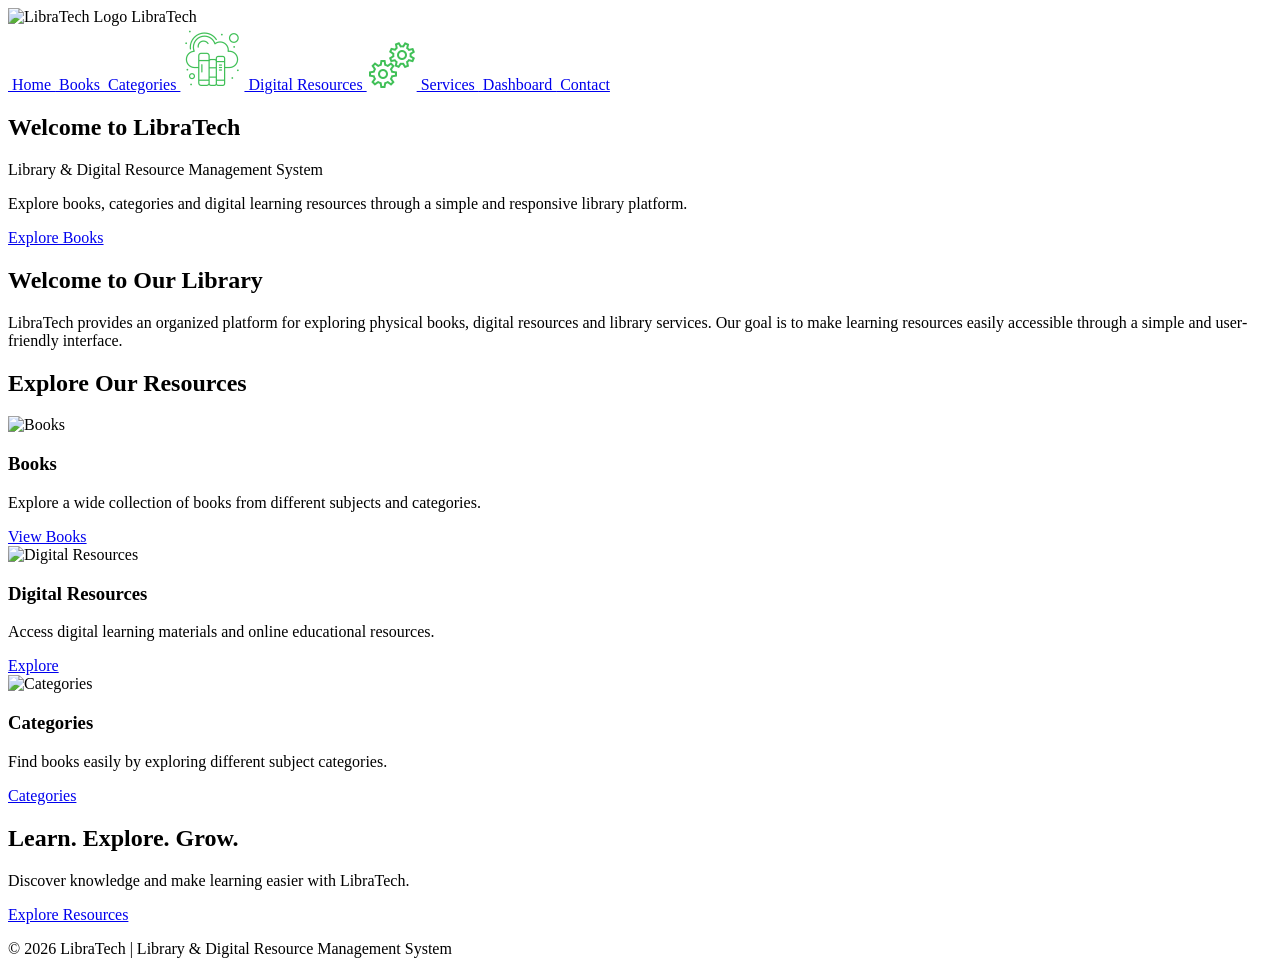
==== index.html @ ef2060b4 "[Pratishtha]add:submit the work of digital resource page, Serivce page and images" ====
<!DOCTYPE html>
<html lang="en">
<head>
    <meta charset="UTF-8">
    <meta name="viewport" content="width=device-width, initial-scale=1.0">
    <title>LibraTech - Home</title>

    <link rel="stylesheet" href="css/style.css">
    <link rel="stylesheet" href="css/navbar.css">
    <link rel="stylesheet" href="css/responsive.css">
</head>

<body>

<header class="navbar">

    <div class="logo">
        <img src="images/logo.png" alt="LibraTech Logo">
        <span>LibraTech</span>
    </div>

    <nav>
        <a href="index.html">
            <img src="assets/icons/home.png" alt=""> Home
        </a>

        <a href="pages/books.html">
            <img src="assets/icons/book.png" alt=""> Books
        </a>

        <a href="pages/categories.html">
            <img src="assets/icons/category.png" alt=""> Categories
        </a>

        <a href="pages/digital-resources.html">
            <img src="assets/icons/digital.png" alt=""> Digital Resources
        </a>

        <a href="pages/services.html">
            <img src="assets/icons/service.png" alt=""> Services
        </a>

        <a href="pages/dashboard.html">
            <img src="assets/icons/user.png" alt=""> Dashboard
        </a>

        <a href="pages/contact.html">
            <img src="assets/icons/contact.png" alt=""> Contact
        </a>
    </nav>

</header>

<section class="hero">

    <div class="hero-content">

        <h1>Welcome to LibraTech</h1>

        <p>
            Library & Digital Resource Management System
        </p>

        <p class="hero-text">
            Explore books, categories and digital learning resources
            through a simple and responsive library platform.
        </p>

        <a href="pages/books.html" class="btn">
            Explore Books
        </a>

    </div>

</section>

<section class="welcome">

    <h2>Welcome to Our Library</h2>

    <p>
        LibraTech provides an organized platform for exploring
        physical books, digital resources and library services.
        Our goal is to make learning resources easily accessible
        through a simple and user-friendly interface.
    </p>

</section>

<section class="features">

    <h2>Explore Our Resources</h2>

    <div class="feature-container">

        <div class="feature-card">
            <img src="images/books/book1.jpg" alt="Books">
            <h3>Books</h3>
            <p>
                Explore a wide collection of books from different
                subjects and categories.
            </p>
            <a href="pages/books.html" class="btn">View Books</a>
        </div>

        <div class="feature-card">
            <img src="images/banners/digital-library.jpg" alt="Digital Resources">
            <h3>Digital Resources</h3>
            <p>
                Access digital learning materials and online
                educational resources.
            </p>
            <a href="pages/digital-resources.html" class="btn">
                Explore
            </a>
        </div>

        <div class="feature-card">
            <img src="images/books/book3.jpg" alt="Categories">
            <h3>Categories</h3>
            <p>
                Find books easily by exploring different
                subject categories.
            </p>
            <a href="pages/categories.html" class="btn">
                Categories
            </a>
        </div>

    </div>

</section>

<section class="library-banner">

    <div>
        <h2>Learn. Explore. Grow.</h2>

        <p>
            Discover knowledge and make learning easier with LibraTech.
        </p>

        <a href="pages/digital-resources.html" class="btn">
            Explore Resources
        </a>
    </div>

</section>

<footer>

    <p>
        © 2026 LibraTech | Library & Digital Resource Management System
    </p>

</footer>

</body>
</html>
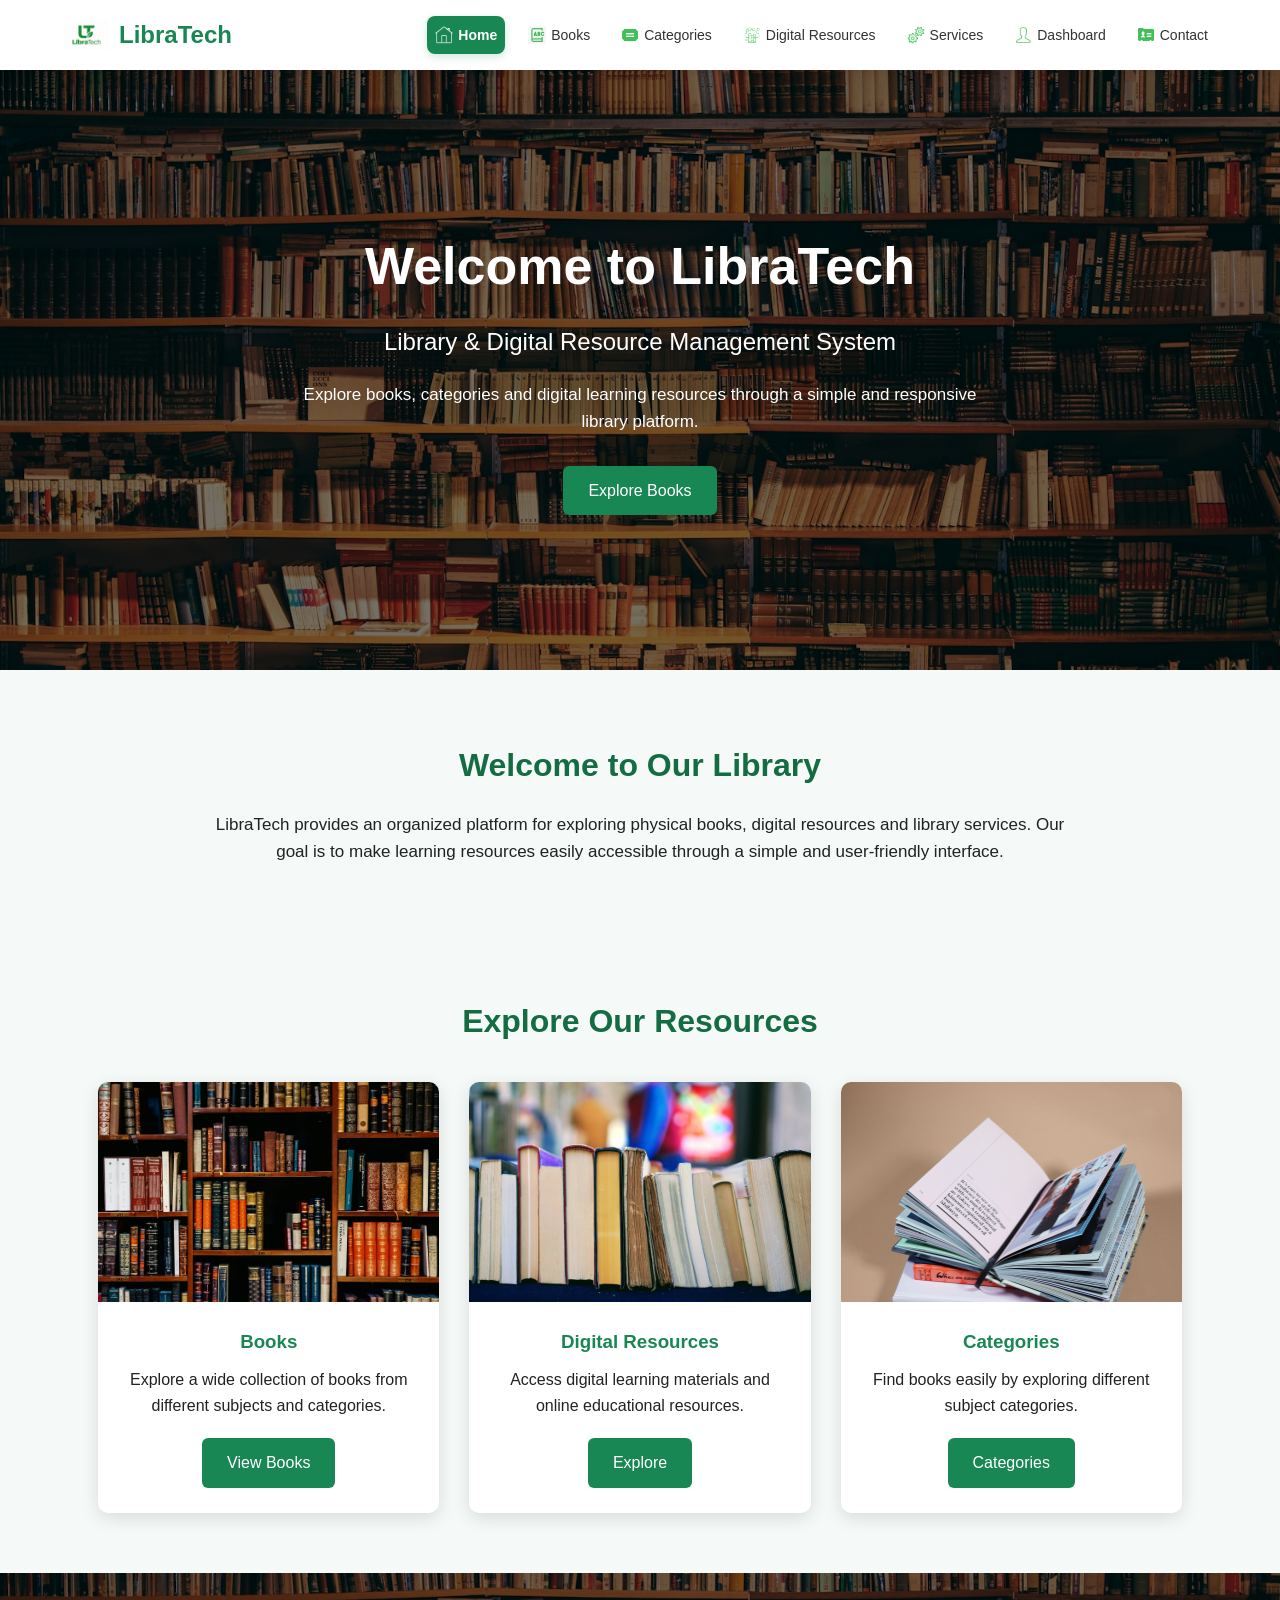
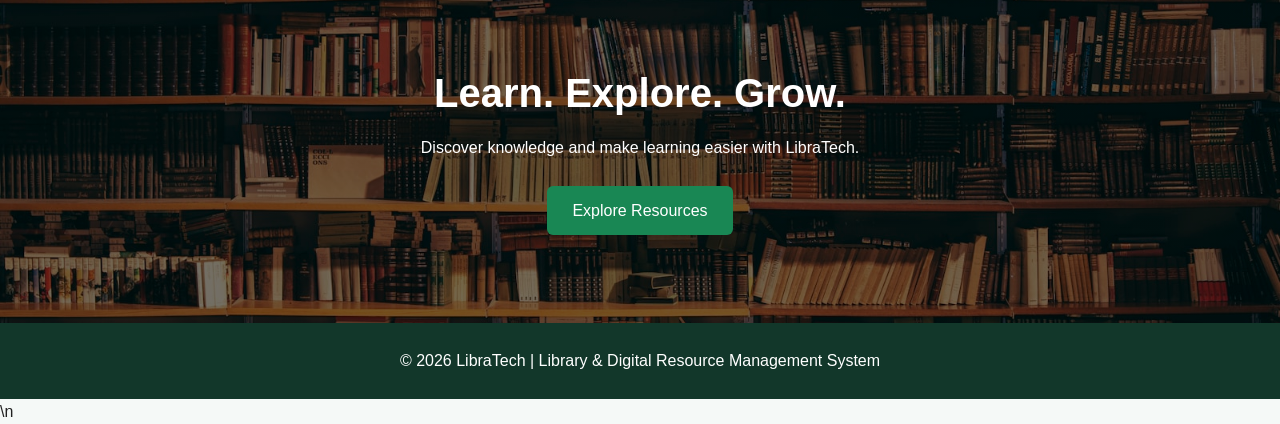
==== commit 3762ed70: "[Purva Saraswat]Add:navbar.css ,stlye.css and index.html" ====
--- a/index.html
+++ b/index.html
@@ -154,6 +154,8 @@
     </p>
 
 </footer>
+<script src="js/index.js" defer></script>
 
-</body>
+    <script src="js/navbar.js" defer></script>\n</body>
+
 </html>
--- a/css/style.css
+++ b/css/style.css
@@ -0,0 +1,169 @@
+* {
+    margin: 0;
+    padding: 0;
+    box-sizing: border-box;
+}
+
+body {
+    font-family: Arial, sans-serif;
+    line-height: 1.6;
+    background: #f5f9f7;
+    color: #222;
+}
+
+.hero {
+    min-height: 600px;
+    background-image:
+        linear-gradient(
+            rgba(0, 0, 0, 0.55),
+            rgba(0, 0, 0, 0.55)
+        ),
+        url("../images/banners/library-banner.jpg");
+
+    background-size: cover;
+    background-position: center;
+
+    display: flex;
+    justify-content: center;
+    align-items: center;
+
+    text-align: center;
+    color: white;
+}
+
+.hero-content {
+    max-width: 750px;
+    padding: 30px;
+}
+
+.hero h1 {
+    font-size: 52px;
+    margin-bottom: 15px;
+}
+
+.hero p {
+    font-size: 24px;
+}
+
+.hero .hero-text {
+    font-size: 17px;
+    margin: 20px 0 30px;
+}
+
+.btn {
+    display: inline-block;
+    padding: 12px 25px;
+    background: #198754;
+    color: white;
+    text-decoration: none;
+    border-radius: 6px;
+    transition: 0.3s;
+}
+
+.btn:hover {
+    background: #146c43;
+    transform: translateY(-2px);
+}
+
+.welcome {
+    text-align: center;
+    max-width: 900px;
+    margin: auto;
+    padding: 70px 20px;
+}
+
+.welcome h2,
+.features h2 {
+    color: #146c43;
+    margin-bottom: 20px;
+    font-size: 32px;
+}
+
+.welcome p {
+    font-size: 17px;
+}
+
+.features {
+    padding: 60px 7%;
+    text-align: center;
+}
+
+.feature-container {
+    display: flex;
+    gap: 30px;
+    justify-content: center;
+    margin-top: 35px;
+}
+
+.feature-card {
+    width: 31%;
+    background: white;
+    border-radius: 10px;
+    overflow: hidden;
+    box-shadow: 0 5px 18px rgba(0,0,0,0.12);
+    padding-bottom: 25px;
+    transition: 0.3s;
+}
+
+.feature-card:hover {
+    transform: translateY(-8px);
+}
+
+.feature-card img {
+    width: 100%;
+    height: 220px;
+    object-fit: cover;
+}
+
+.feature-card h3 {
+    color: #198754;
+    margin: 18px 0 10px;
+}
+
+.feature-card p {
+    padding: 0 20px;
+    margin-bottom: 20px;
+}
+
+.library-banner {
+    min-height: 350px;
+
+    background-image:
+        linear-gradient(
+            rgba(0, 0, 0, 0.55),
+            rgba(0, 0, 0, 0.55)
+        ),
+        url("../images/banners/library-banner.jpg");
+
+    background-size: cover;
+    background-position: center;
+
+    display: flex;
+    align-items: center;
+    justify-content: center;
+
+    text-align: center;
+    color: white;
+}
+
+.library-banner h2 {
+    font-size: 40px;
+    margin-bottom: 10px;
+}
+
+.library-banner p {
+    margin-bottom: 25px;
+}
+
+footer {
+    background: #12372a;
+    color: white;
+    text-align: center;
+    padding: 25px;
+}
+.section-highlighted {
+    background-color: #f0f8f1;
+    border-left: 4px solid #2e7d32;
+    padding: 15px;
+    border-radius: 8px;
+}
--- a/css/navbar.css
+++ b/css/navbar.css
@@ -0,0 +1,90 @@
+.navbar {
+    min-height: 70px;
+    background: white;
+    display: flex;
+    align-items: center;
+    justify-content: space-between;
+    padding: 10px 5%;
+    box-shadow: 0 2px 10px rgba(0,0,0,0.1);
+}
+
+.logo {
+    display: flex;
+    align-items: center;
+    gap: 10px;
+}
+
+.logo img {
+    width: 45px;
+    height: 45px;
+    object-fit: contain;
+}
+
+.logo span {
+    font-size: 24px;
+    font-weight: bold;
+    color: #198754;
+}
+
+.navbar nav {
+    display: flex;
+    align-items: center;
+    gap: 15px;
+}
+
+.navbar nav a {
+    display: flex;
+    align-items: center;
+    gap: 5px;
+    text-decoration: none;
+    color: #333;
+    font-size: 14px;
+    padding: 8px;
+    transition: 0.3s;
+}
+
+.navbar nav a:hover {
+    color: #198754;
+}
+
+.navbar nav img {
+    width: 18px;
+    height: 18px;
+    object-fit: contain;
+}
+
+/* Sticky site header */
+.navbar {
+    position: sticky;
+    top: 0;
+    z-index: 1000;
+    width: 100%;
+    box-sizing: border-box;
+    background: rgba(255, 255, 255, 0.97);
+    backdrop-filter: blur(12px);
+}
+
+/* Active page and clicked navigation item */
+.navbar nav a.active,
+.navbar nav a[aria-current="page"] {
+    color: #fff;
+    background: #198754;
+    border-radius: 8px;
+    font-weight: 600;
+    box-shadow: 0 3px 9px rgba(25, 135, 84, 0.2);
+}
+
+.navbar nav a.active img,
+.navbar nav a[aria-current="page"] img {
+    filter: brightness(0) invert(1);
+}
+
+.navbar nav a:focus-visible {
+    outline: 3px solid #a3d9b8;
+    outline-offset: 3px;
+}
+
+.navbar nav a {
+    border-radius: 8px;
+    white-space: nowrap;
+}
--- a/css/responsive.css
+++ b/css/responsive.css
@@ -0,0 +1,52 @@
+@media (max-width: 1000px) {
+
+    .navbar {
+        flex-direction: column;
+        gap: 15px;
+    }
+
+    .navbar nav {
+        flex-wrap: wrap;
+        justify-content: center;
+    }
+
+    .feature-container {
+        flex-wrap: wrap;
+    }
+
+    .feature-card {
+        width: 45%;
+    }
+}
+
+@media (max-width: 700px) {
+
+    .hero {
+        min-height: 500px;
+    }
+
+    .hero h1 {
+        font-size: 38px;
+    }
+
+    .hero p {
+        font-size: 20px;
+    }
+
+    .feature-container {
+        flex-direction: column;
+        align-items: center;
+    }
+
+    .feature-card {
+        width: 90%;
+    }
+
+    .navbar nav {
+        flex-direction: column;
+    }
+
+    .library-banner h2 {
+        font-size: 30px;
+    }
+}
